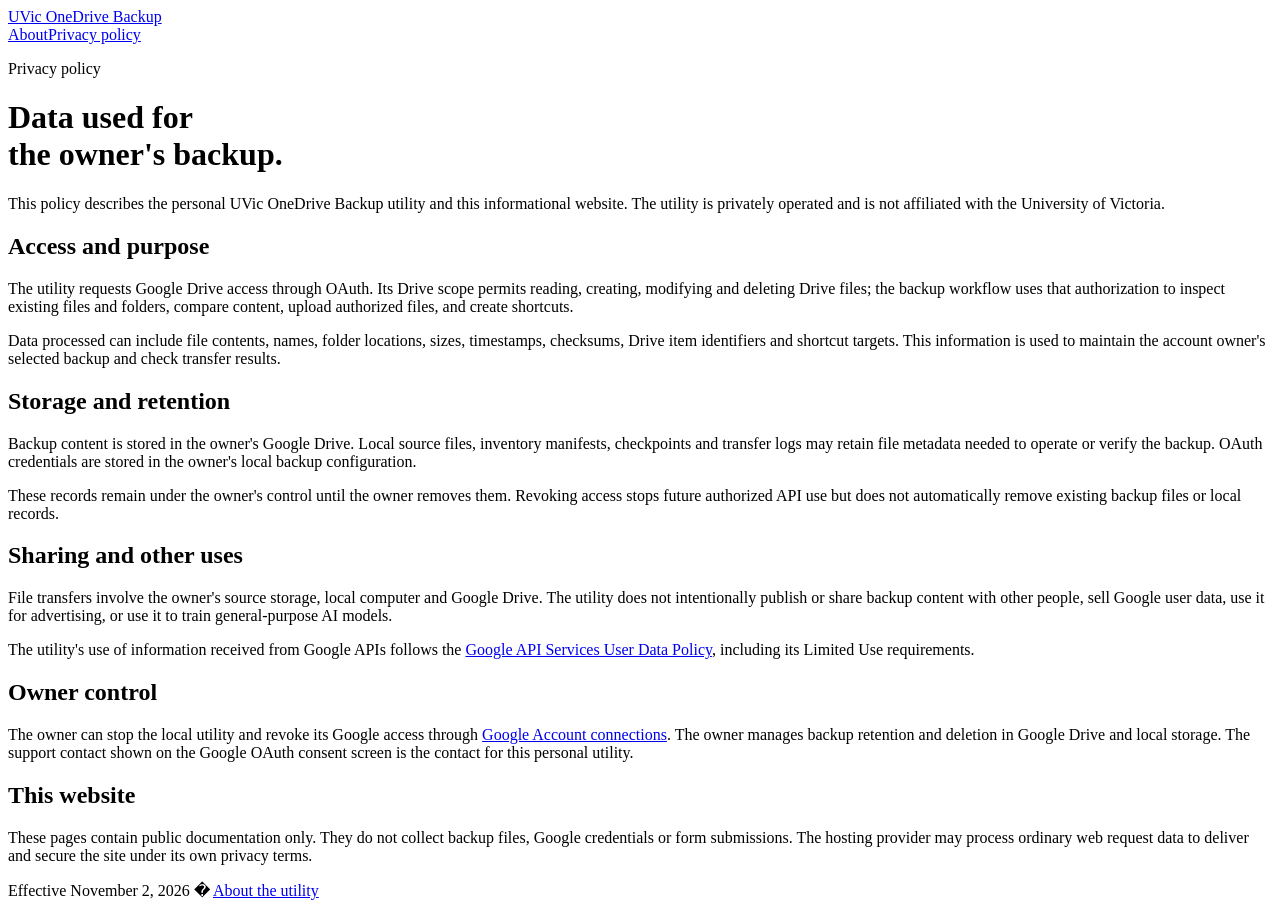
==== privacy.html @ c49a6bc0 "Add public backup utility privacy.html" ====
<!doctype html>
<html lang="en"><head><meta charset="utf-8"><meta name="viewport" content="width=device-width, initial-scale=1"><meta name="description" content="How the personal UVic OneDrive Backup utility accesses, uses and stores Google Drive data."><title>Privacy policy - UVic OneDrive Backup</title><link rel="stylesheet" href="style.css"></head>
<body><header><a class="brand" href="./">UVic OneDrive Backup</a><nav aria-label="Main navigation"><a href="./">About</a><a aria-current="page" href="privacy.html">Privacy policy</a></nav></header><main><p class="eyebrow">Privacy policy</p><h1>Data used for<br>the owner's backup.</h1><p class="lead">This policy describes the personal UVic OneDrive Backup utility and this informational website. The utility is privately operated and is not affiliated with the University of Victoria.</p><section><h2>Access and purpose</h2><p>The utility requests Google Drive access through OAuth. Its Drive scope permits reading, creating, modifying and deleting Drive files; the backup workflow uses that authorization to inspect existing files and folders, compare content, upload authorized files, and create shortcuts.</p><p>Data processed can include file contents, names, folder locations, sizes, timestamps, checksums, Drive item identifiers and shortcut targets. This information is used to maintain the account owner's selected backup and check transfer results.</p></section><section><h2>Storage and retention</h2><p>Backup content is stored in the owner's Google Drive. Local source files, inventory manifests, checkpoints and transfer logs may retain file metadata needed to operate or verify the backup. OAuth credentials are stored in the owner's local backup configuration.</p><p>These records remain under the owner's control until the owner removes them. Revoking access stops future authorized API use but does not automatically remove existing backup files or local records.</p></section><section><h2>Sharing and other uses</h2><p>File transfers involve the owner's source storage, local computer and Google Drive. The utility does not intentionally publish or share backup content with other people, sell Google user data, use it for advertising, or use it to train general-purpose AI models.</p><p>The utility's use of information received from Google APIs follows the <a href="https://developers.google.com/terms/api-services-user-data-policy">Google API Services User Data Policy</a>, including its Limited Use requirements.</p></section><section><h2>Owner control</h2><p>The owner can stop the local utility and revoke its Google access through <a href="https://myaccount.google.com/connections">Google Account connections</a>. The owner manages backup retention and deletion in Google Drive and local storage. The support contact shown on the Google OAuth consent screen is the contact for this personal utility.</p></section><section><h2>This website</h2><p>These pages contain public documentation only. They do not collect backup files, Google credentials or form submissions. The hosting provider may process ordinary web request data to deliver and secure the site under its own privacy terms.</p></section></main><footer>Effective November 2, 2026 � <a href="./">About the utility</a></footer></body></html>
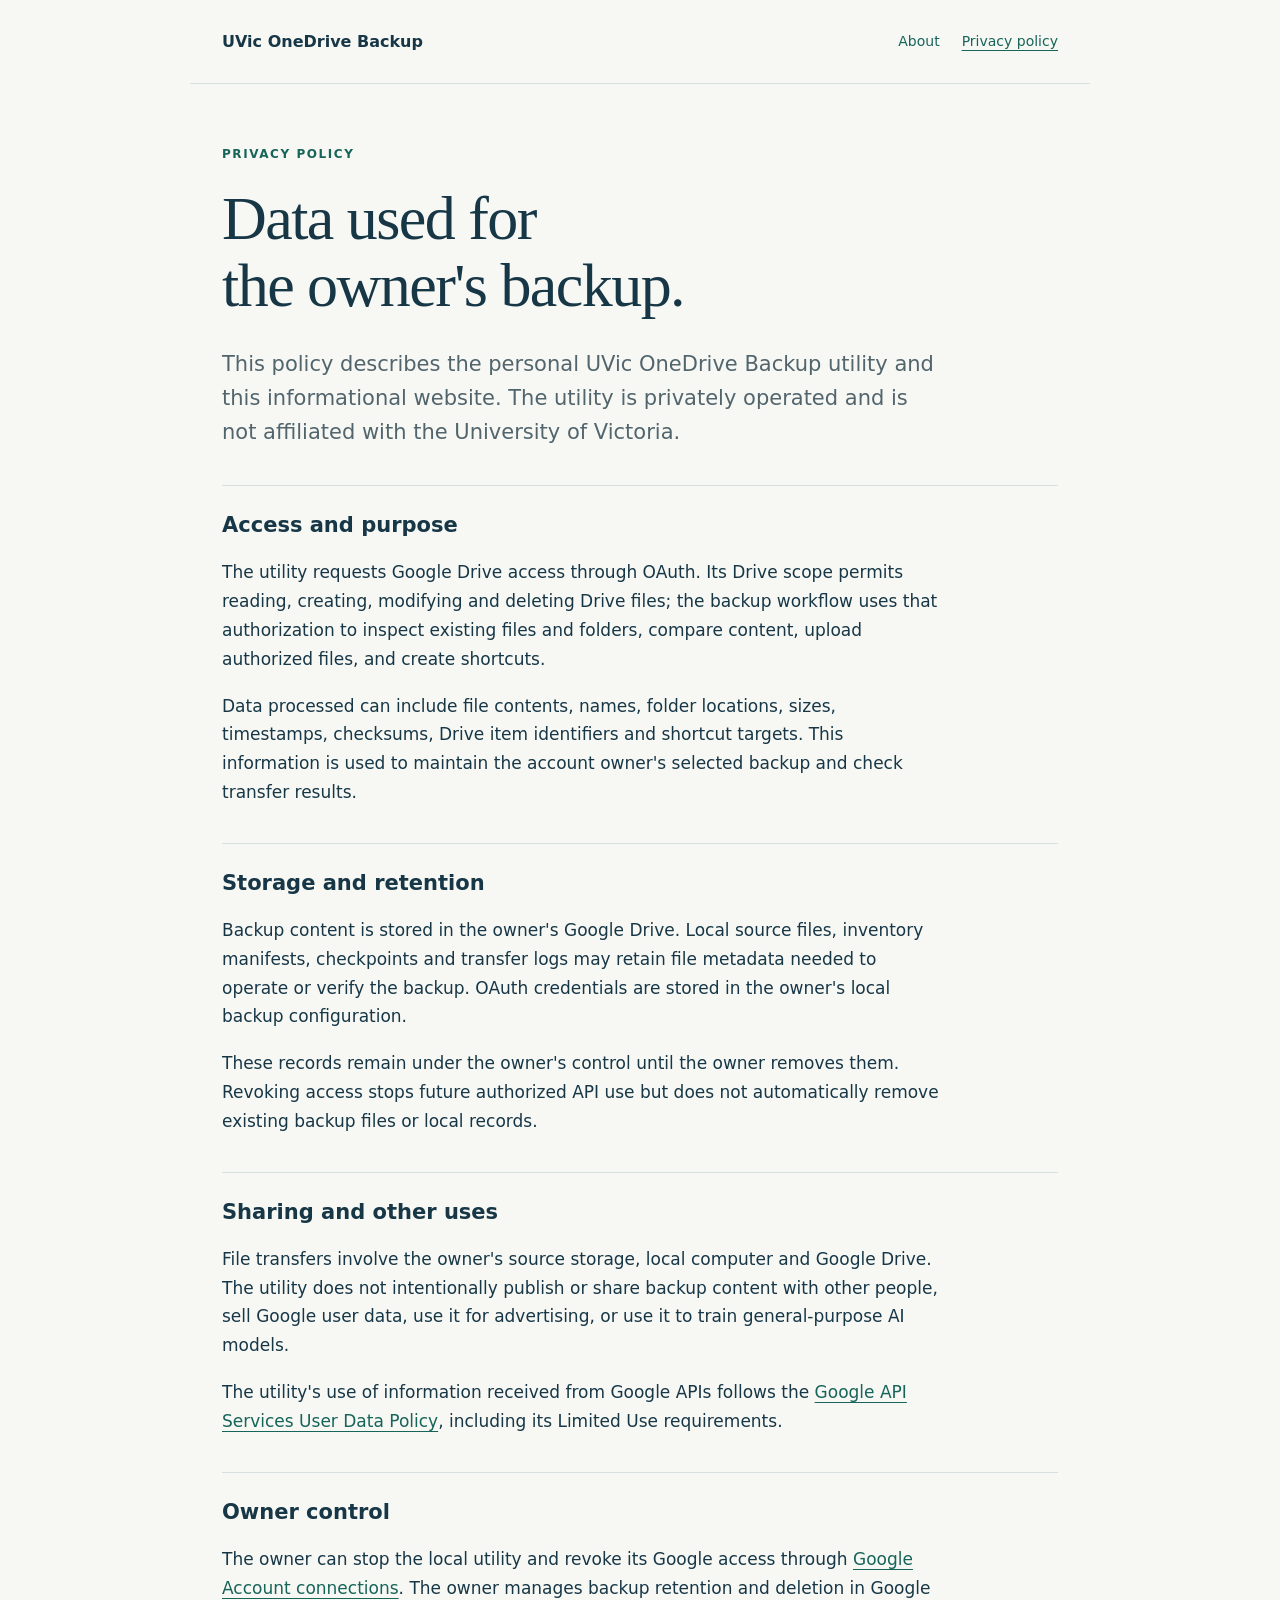
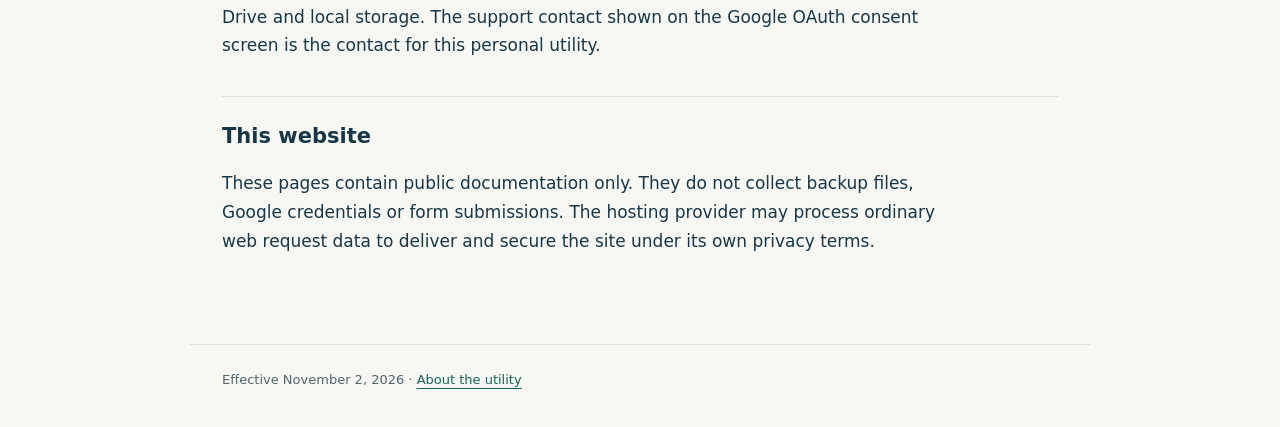
==== commit 2590ecb1: "Fix punctuation encoding in public documentation" ====
--- a/privacy.html
+++ b/privacy.html
@@ -1,3 +1,3 @@
 <!doctype html>
 <html lang="en"><head><meta charset="utf-8"><meta name="viewport" content="width=device-width, initial-scale=1"><meta name="description" content="How the personal UVic OneDrive Backup utility accesses, uses and stores Google Drive data."><title>Privacy policy - UVic OneDrive Backup</title><link rel="stylesheet" href="style.css"></head>
-<body><header><a class="brand" href="./">UVic OneDrive Backup</a><nav aria-label="Main navigation"><a href="./">About</a><a aria-current="page" href="privacy.html">Privacy policy</a></nav></header><main><p class="eyebrow">Privacy policy</p><h1>Data used for<br>the owner's backup.</h1><p class="lead">This policy describes the personal UVic OneDrive Backup utility and this informational website. The utility is privately operated and is not affiliated with the University of Victoria.</p><section><h2>Access and purpose</h2><p>The utility requests Google Drive access through OAuth. Its Drive scope permits reading, creating, modifying and deleting Drive files; the backup workflow uses that authorization to inspect existing files and folders, compare content, upload authorized files, and create shortcuts.</p><p>Data processed can include file contents, names, folder locations, sizes, timestamps, checksums, Drive item identifiers and shortcut targets. This information is used to maintain the account owner's selected backup and check transfer results.</p></section><section><h2>Storage and retention</h2><p>Backup content is stored in the owner's Google Drive. Local source files, inventory manifests, checkpoints and transfer logs may retain file metadata needed to operate or verify the backup. OAuth credentials are stored in the owner's local backup configuration.</p><p>These records remain under the owner's control until the owner removes them. Revoking access stops future authorized API use but does not automatically remove existing backup files or local records.</p></section><section><h2>Sharing and other uses</h2><p>File transfers involve the owner's source storage, local computer and Google Drive. The utility does not intentionally publish or share backup content with other people, sell Google user data, use it for advertising, or use it to train general-purpose AI models.</p><p>The utility's use of information received from Google APIs follows the <a href="https://developers.google.com/terms/api-services-user-data-policy">Google API Services User Data Policy</a>, including its Limited Use requirements.</p></section><section><h2>Owner control</h2><p>The owner can stop the local utility and revoke its Google access through <a href="https://myaccount.google.com/connections">Google Account connections</a>. The owner manages backup retention and deletion in Google Drive and local storage. The support contact shown on the Google OAuth consent screen is the contact for this personal utility.</p></section><section><h2>This website</h2><p>These pages contain public documentation only. They do not collect backup files, Google credentials or form submissions. The hosting provider may process ordinary web request data to deliver and secure the site under its own privacy terms.</p></section></main><footer>Effective November 2, 2026 � <a href="./">About the utility</a></footer></body></html>
+<body><header><a class="brand" href="./">UVic OneDrive Backup</a><nav aria-label="Main navigation"><a href="./">About</a><a aria-current="page" href="privacy.html">Privacy policy</a></nav></header><main><p class="eyebrow">Privacy policy</p><h1>Data used for<br>the owner's backup.</h1><p class="lead">This policy describes the personal UVic OneDrive Backup utility and this informational website. The utility is privately operated and is not affiliated with the University of Victoria.</p><section><h2>Access and purpose</h2><p>The utility requests Google Drive access through OAuth. Its Drive scope permits reading, creating, modifying and deleting Drive files; the backup workflow uses that authorization to inspect existing files and folders, compare content, upload authorized files, and create shortcuts.</p><p>Data processed can include file contents, names, folder locations, sizes, timestamps, checksums, Drive item identifiers and shortcut targets. This information is used to maintain the account owner's selected backup and check transfer results.</p></section><section><h2>Storage and retention</h2><p>Backup content is stored in the owner's Google Drive. Local source files, inventory manifests, checkpoints and transfer logs may retain file metadata needed to operate or verify the backup. OAuth credentials are stored in the owner's local backup configuration.</p><p>These records remain under the owner's control until the owner removes them. Revoking access stops future authorized API use but does not automatically remove existing backup files or local records.</p></section><section><h2>Sharing and other uses</h2><p>File transfers involve the owner's source storage, local computer and Google Drive. The utility does not intentionally publish or share backup content with other people, sell Google user data, use it for advertising, or use it to train general-purpose AI models.</p><p>The utility's use of information received from Google APIs follows the <a href="https://developers.google.com/terms/api-services-user-data-policy">Google API Services User Data Policy</a>, including its Limited Use requirements.</p></section><section><h2>Owner control</h2><p>The owner can stop the local utility and revoke its Google access through <a href="https://myaccount.google.com/connections">Google Account connections</a>. The owner manages backup retention and deletion in Google Drive and local storage. The support contact shown on the Google OAuth consent screen is the contact for this personal utility.</p></section><section><h2>This website</h2><p>These pages contain public documentation only. They do not collect backup files, Google credentials or form submissions. The hosting provider may process ordinary web request data to deliver and secure the site under its own privacy terms.</p></section></main><footer>Effective November 2, 2026 &middot; <a href="./">About the utility</a></footer></body></html>
--- a/style.css
+++ b/style.css
@@ -0,0 +1 @@
+:root{color-scheme:light;--ink:#173747;--soft:#52656d;--line:#d8e0df;--accent:#176459}*{box-sizing:border-box}body{margin:0;background:#f7f8f4;color:var(--ink);font:17px/1.7 system-ui,-apple-system,Segoe UI,sans-serif}header,main,footer{max-width:900px;margin:auto}header{display:flex;justify-content:space-between;gap:24px;align-items:center;padding:28px 32px;border-bottom:1px solid var(--line)}a{color:var(--accent);text-underline-offset:4px}.brand{font-size:16px;font-weight:700;text-decoration:none;color:var(--ink)}nav{display:flex;gap:22px;font-size:14px}nav a{text-decoration:none}nav a[aria-current=page]{text-decoration:underline}main{padding:60px 32px 70px}.eyebrow{text-transform:uppercase;letter-spacing:.13em;font-size:12px;font-weight:700;color:var(--accent);margin:0 0 20px}h1{font-family:Georgia,serif;font-size:clamp(38px,6vw,62px);line-height:1.08;letter-spacing:-.025em;font-weight:400;margin:0 0 30px}p{max-width:720px}.lead{font-size:21px;line-height:1.6;color:var(--soft)}aside{max-width:730px;border-left:3px solid #9ab9ae;padding:8px 20px;color:var(--soft);font-size:15px;margin:30px 0 42px}section{border-top:1px solid var(--line);padding-top:22px;margin-top:36px}h2{font-size:21px;font-weight:650;margin:0 0 14px}section p{margin:10px 0 18px}.policy-link{display:inline-block;font-weight:650;margin:10px 0}footer{border-top:1px solid var(--line);padding:24px 32px 36px;color:var(--soft);font-size:13px}@media(max-width:540px){header{align-items:flex-start;flex-direction:column;gap:10px;padding:22px}main{padding:38px 22px 48px}.lead{font-size:19px}footer{padding:22px}h1 br{display:none}}
